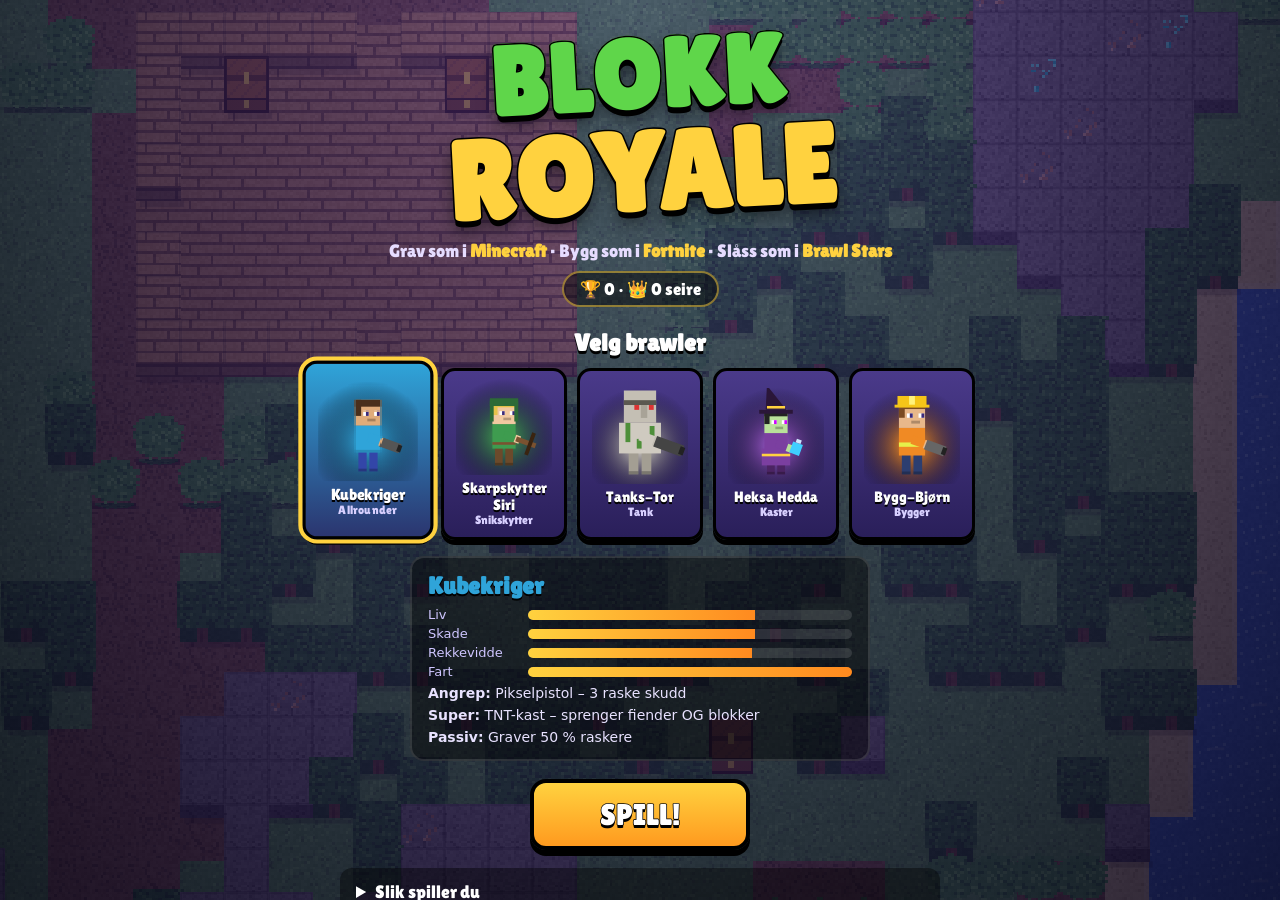
==== index.html @ 97f16bf5 "Add Blokk Royale: Minecraft x Fortnite x Brawl Stars browser game Top-down battle royale in plain HT" ====
<!DOCTYPE html>
<html lang="no">
<head>
  <meta charset="utf-8">
  <meta name="viewport" content="width=device-width, initial-scale=1, maximum-scale=1, user-scalable=no, viewport-fit=cover">
  <meta name="theme-color" content="#1b1236">
  <title>Blokk Royale</title>
  <link rel="preconnect" href="https://fonts.googleapis.com">
  <link rel="preconnect" href="https://fonts.gstatic.com" crossorigin>
  <link href="https://fonts.googleapis.com/css2?family=Lilita+One&display=swap" rel="stylesheet">
  <link rel="stylesheet" href="style.css">
</head>
<body>
  <canvas id="game"></canvas>

  <!-- Hovedmeny -->
  <div id="menu" class="screen">
    <div class="menu-inner">
      <h1 class="logo"><span class="l1">BLOKK</span><span class="l2">ROYALE</span></h1>
      <p class="tagline">Grav som i <b>Minecraft</b> · Bygg som i <b>Fortnite</b> · Slåss som i <b>Brawl Stars</b></p>
      <div id="trophies" class="trophies"></div>
      <h2>Velg brawler</h2>
      <div id="brawlerList" class="brawler-list"></div>
      <div id="brawlerInfo" class="brawler-info"></div>
      <button id="playBtn" class="big-btn">SPILL!</button>
      <details class="howto">
        <summary>Slik spiller du</summary>
        <ul>
          <li>🚌 <b>Hopp ut av Kampbussen</b> der du vil lande.</li>
          <li>⛏️ <b>Grav</b> trær, stein, jern og diamanter for å få materialer.</li>
          <li>🧱 <b>Bygg vegger</b> av tre, stein eller metall for å beskytte deg.</li>
          <li>📦 <b>Knus kister</b> for kraftkuber (+10 % liv og skade), bandasjer, skjolddrikker, TNT og vakttårn.</li>
          <li>🛠️ <b>Craft</b> nye ting av materialene dine – 3 diamanter blir til en kraftkube!</li>
          <li>🌿 <b>Gjem deg i busker</b> – fiender ser deg ikke før de er helt nær.</li>
          <li>⚡ <b>Lad opp SUPER</b> ved å treffe fiender, og slipp løs kraften.</li>
          <li>🌀 <b>Hold deg unna stormen</b> – den krymper hele tiden. Sistemann vinner!</li>
        </ul>
        <p><b>PC:</b> WASD = gå · Mus = sikt · Venstreklikk = skyt/bygg/bruk · Høyreklikk eller F = grav · 1–8 eller musehjul = hotbar · Q = rask vegg · E/mellomrom = super · C = crafting · Esc = pause</p>
        <p><b>Mobil:</b> Venstre tommel = gå · Høyre tommel = sikt og slipp for å skyte (trykk = auto-sikt) · Knappene for super, hakke, vegg og crafting.</p>
      </details>
    </div>
  </div>

  <!-- Crafting -->
  <div id="craftPanel" class="panel hidden">
    <div class="panel-head">
      <span>🛠️ Crafting</span>
      <button id="craftClose" class="x-btn">✕</button>
    </div>
    <div id="craftMats" class="craft-mats"></div>
    <div id="craftList"></div>
  </div>

  <!-- Pause -->
  <div id="pausePanel" class="screen dim hidden">
    <div class="box">
      <h2>Pause</h2>
      <button id="resumeBtn" class="big-btn">Fortsett</button>
      <button id="soundBtn" class="mid-btn">🔊 Lyd: PÅ</button>
      <button id="quitBtn" class="mid-btn">Avslutt til meny</button>
    </div>
  </div>

  <!-- Slutt -->
  <div id="endScreen" class="screen dim hidden">
    <div class="box">
      <h1 id="endTitle"></h1>
      <p id="endSub"></p>
      <div id="endStats" class="end-stats"></div>
      <button id="againBtn" class="big-btn">SPILL IGJEN</button>
      <button id="menuBtn" class="mid-btn">Bytt brawler</button>
    </div>
  </div>

  <!-- Mobilknapper -->
  <div id="touchUI" class="hidden">
    <button id="btnPause" class="tbtn small">II</button>
    <button id="btnCraft" class="tbtn small">🛠️</button>
    <button id="btnWall" class="tbtn">🧱<span>VEGG</span></button>
    <button id="btnMine" class="tbtn">⛏️<span>GRAV</span></button>
    <button id="btnSuper" class="tbtn super">⚡<span>SUPER</span></button>
  </div>

  <script src="js/config.js"></script>
  <script src="js/audio.js"></script>
  <script src="js/textures.js"></script>
  <script src="js/world.js"></script>
  <script src="js/storm.js"></script>
  <script src="js/combat.js"></script>
  <script src="js/ai.js"></script>
  <script src="js/render.js"></script>
  <script src="js/hud.js"></script>
  <script src="js/input.js"></script>
  <script src="js/main.js"></script>
</body>
</html>
---- style.css ----
* { box-sizing: border-box; margin: 0; padding: 0; }

html, body {
  width: 100%; height: 100%;
  overflow: hidden;
  background: #1b1236;
  color: #fff;
  font-family: "Lilita One", "Arial Black", system-ui, sans-serif;
  -webkit-user-select: none; user-select: none;
  -webkit-tap-highlight-color: transparent;
  touch-action: none;
}

#game { position: fixed; inset: 0; display: block; cursor: crosshair; }

.hidden { display: none !important; }

button { font-family: inherit; cursor: pointer; }

/* ---------- Skjermer ---------- */
.screen {
  position: fixed; inset: 0;
  display: flex; align-items: center; justify-content: center;
  z-index: 10;
}
.screen.dim { background: rgba(10, 5, 30, 0.6); }

#menu {
  background: radial-gradient(ellipse at top, rgba(60, 30, 130, 0.55), rgba(10, 5, 30, 0.85));
  overflow-y: auto;
  align-items: flex-start;
  touch-action: pan-y;
}
.menu-inner {
  width: min(760px, 100%);
  margin: 0 auto;
  padding: 24px 16px 40px;
  text-align: center;
}

.logo {
  font-size: clamp(44px, 11vw, 96px);
  line-height: 0.95;
  letter-spacing: 2px;
  display: flex; flex-direction: column; align-items: center;
  transform: rotate(-3deg);
  margin: 6px 0 14px;
}
.logo span {
  -webkit-text-stroke: 3px #000;
  paint-order: stroke fill;
  text-shadow: 0 6px 0 #000, 0 10px 18px rgba(0, 0, 0, 0.5);
}
.logo .l1 { color: #5fd64a; background: linear-gradient(#7cf060, #3f9a32); -webkit-background-clip: text; background-clip: text; }
.logo .l2 { color: #ffd23f; font-size: 1.15em; }

.tagline { font-size: clamp(13px, 3.4vw, 18px); color: #e6dcff; margin-bottom: 10px; }
.tagline b { color: #ffd23f; }

.trophies {
  display: inline-block;
  background: rgba(0, 0, 0, 0.45);
  border: 2px solid rgba(255, 210, 63, 0.5);
  border-radius: 999px;
  padding: 6px 16px;
  margin-bottom: 16px;
  font-size: 17px;
}

h2 { font-size: 24px; margin: 6px 0 12px; text-shadow: 0 3px 0 #000; }

.brawler-list {
  display: flex; gap: 10px; justify-content: center; flex-wrap: wrap;
}
.card {
  width: 126px;
  padding: 8px 6px 10px;
  border-radius: 14px;
  border: 3px solid #000;
  background: linear-gradient(180deg, #4a3a8a, #2a1f5a);
  color: #fff;
  box-shadow: 0 5px 0 #000;
  transition: transform 0.12s;
}
.card:hover { transform: translateY(-3px); }
.card.selected {
  background: linear-gradient(180deg, var(--c), #2a1f5a 120%);
  outline: 4px solid #ffd23f;
  transform: translateY(-4px) scale(1.04);
}
.card canvas { width: 96px; height: 96px; image-rendering: pixelated; display: block; margin: 0 auto 4px; }
.card-name { font-size: 15px; text-shadow: 0 2px 0 #000; }
.card-role { font-size: 12px; color: #d8d0ff; }

.brawler-info {
  margin: 16px auto 18px;
  max-width: 460px;
  background: rgba(0, 0, 0, 0.45);
  border: 2px solid rgba(255, 255, 255, 0.12);
  border-radius: 14px;
  padding: 14px 16px;
  text-align: left;
  font-family: system-ui, sans-serif;
  font-size: 14px;
}
.brawler-info h3 { font-family: "Lilita One", sans-serif; font-size: 24px; text-shadow: 0 2px 0 #000; margin-bottom: 8px; }
.brawler-info p { margin-top: 6px; color: #e8e2ff; }
.stat { display: flex; align-items: center; gap: 10px; margin: 4px 0; }
.stat span { width: 90px; font-size: 13px; color: #cfc6ff; }
.statbar { flex: 1; height: 10px; background: rgba(255, 255, 255, 0.12); border-radius: 6px; overflow: hidden; }
.statbar i { display: block; height: 100%; background: linear-gradient(90deg, #ffd23f, #ff8a1f); }

.big-btn {
  display: block;
  margin: 8px auto;
  min-width: 220px;
  padding: 14px 36px;
  font-size: 30px;
  color: #fff;
  background: linear-gradient(180deg, #ffd23f, #ff9a1f);
  border: 4px solid #000;
  border-radius: 16px;
  box-shadow: 0 6px 0 #000;
  -webkit-text-stroke: 1.5px #000;
  paint-order: stroke fill;
  text-shadow: 0 3px 0 #000;
}
.big-btn:active { transform: translateY(4px); box-shadow: 0 2px 0 #000; }

.mid-btn {
  display: block;
  margin: 10px auto 0;
  min-width: 200px;
  padding: 10px 24px;
  font-size: 18px;
  color: #fff;
  background: linear-gradient(180deg, #5a7bff, #3a4fd0);
  border: 3px solid #000;
  border-radius: 12px;
  box-shadow: 0 4px 0 #000;
  text-shadow: 0 2px 0 #000;
}

.howto {
  margin: 18px auto 0;
  max-width: 600px;
  text-align: left;
  background: rgba(0, 0, 0, 0.4);
  border-radius: 12px;
  padding: 10px 16px;
  font-family: system-ui, sans-serif;
  font-size: 14px;
  line-height: 1.5;
}
.howto summary { font-family: "Lilita One", sans-serif; font-size: 18px; cursor: pointer; }
.howto ul { margin: 8px 0 8px 4px; list-style: none; }
.howto p { margin-top: 6px; color: #d8d0ff; }

/* ---------- Bokser ---------- */
.box {
  background: linear-gradient(180deg, #3a2a7a, #1f1550);
  border: 4px solid #000;
  border-radius: 20px;
  box-shadow: 0 8px 0 #000;
  padding: 24px 22px;
  text-align: center;
  width: min(440px, calc(100% - 32px));
}
.box h1 { font-size: clamp(30px, 8vw, 46px); text-shadow: 0 4px 0 #000; margin-bottom: 6px; }
.box h1.win {
  color: #ffd23f;
  animation: pop 0.6s ease-out;
}
.box p { color: #e6dcff; margin-bottom: 14px; font-family: system-ui, sans-serif; }
@keyframes pop { 0% { transform: scale(0.3); } 70% { transform: scale(1.15); } 100% { transform: scale(1); } }

.end-stats { display: grid; grid-template-columns: 1fr 1fr; gap: 8px; margin-bottom: 14px; }
.end-stats div { background: rgba(0, 0, 0, 0.35); border-radius: 10px; padding: 8px; }
.end-stats b { display: block; font-size: 24px; }
.end-stats span { font-size: 12px; color: #cfc6ff; font-family: system-ui, sans-serif; }
.plus { color: #6dff7a; }
.minus { color: #ff7a7a; }

/* ---------- Crafting ---------- */
.panel {
  position: fixed;
  left: 50%; top: 50%;
  transform: translate(-50%, -50%);
  width: min(400px, calc(100% - 24px));
  max-height: calc(100% - 24px);
  overflow-y: auto;
  z-index: 12;
  background: #c6c6c6;
  color: #333;
  border: 4px solid #000;
  border-radius: 6px;
  box-shadow: inset -4px -4px 0 #555, inset 4px 4px 0 #fff, 0 8px 0 rgba(0, 0, 0, 0.5);
  padding: 12px;
  touch-action: pan-y;
}
.panel-head { display: flex; justify-content: space-between; align-items: center; font-size: 22px; margin-bottom: 6px; }
.x-btn { background: #8b8b8b; color: #fff; border: 3px solid #000; border-radius: 6px; width: 34px; height: 34px; font-size: 16px; }
.craft-mats { font-family: system-ui, sans-serif; font-size: 13px; margin-bottom: 8px; }
.recipe {
  display: flex; align-items: center; gap: 10px;
  background: #8b8b8b;
  border: 2px solid #373737;
  box-shadow: inset 2px 2px 0 #aaa;
  padding: 6px;
  margin-bottom: 6px;
  color: #fff;
}
.recipe canvas { width: 40px; height: 40px; image-rendering: pixelated; background: #6b6b6b; border: 2px solid #373737; }
.recipe-info { flex: 1; font-family: system-ui, sans-serif; font-size: 13px; text-shadow: 1px 1px 0 #333; }
.recipe-info b { font-family: "Lilita One", sans-serif; font-size: 16px; font-weight: normal; }
.recipe .ok { color: #b6ffb0; }
.recipe .no { color: #ffb0b0; }
.recipe button {
  padding: 8px 12px; font-size: 16px; color: #fff;
  background: linear-gradient(180deg, #5fd64a, #3f9a32);
  border: 3px solid #000; border-radius: 8px;
}
.recipe button:disabled { background: #666; color: #aaa; cursor: not-allowed; }
.recipe.disabled { opacity: 0.75; }

/* ---------- Mobilknapper ---------- */
#touchUI { position: fixed; inset: 0; pointer-events: none; z-index: 5; }
.tbtn {
  position: absolute;
  pointer-events: auto;
  width: 64px; height: 64px;
  border-radius: 50%;
  border: 3px solid rgba(0, 0, 0, 0.8);
  background: rgba(0, 0, 0, 0.45);
  color: #fff;
  font-size: 22px;
  display: flex; flex-direction: column; align-items: center; justify-content: center;
  line-height: 1;
  touch-action: none;
}
.tbtn span { font-size: 10px; margin-top: 2px; }
.tbtn.small { width: 44px; height: 44px; font-size: 16px; }
#btnPause { top: calc(env(safe-area-inset-top, 0px) + 78px); left: 12px; }
#btnCraft { top: calc(env(safe-area-inset-top, 0px) + 78px); left: 62px; }
#btnSuper { right: 18px; bottom: 130px; width: 78px; height: 78px; font-size: 26px; }
#btnSuper.ready { box-shadow: 0 0 18px #ffd23f; border-color: #ffd23f; }
#btnMine { right: 104px; bottom: 120px; }
#btnWall { right: 40px; bottom: 216px; }
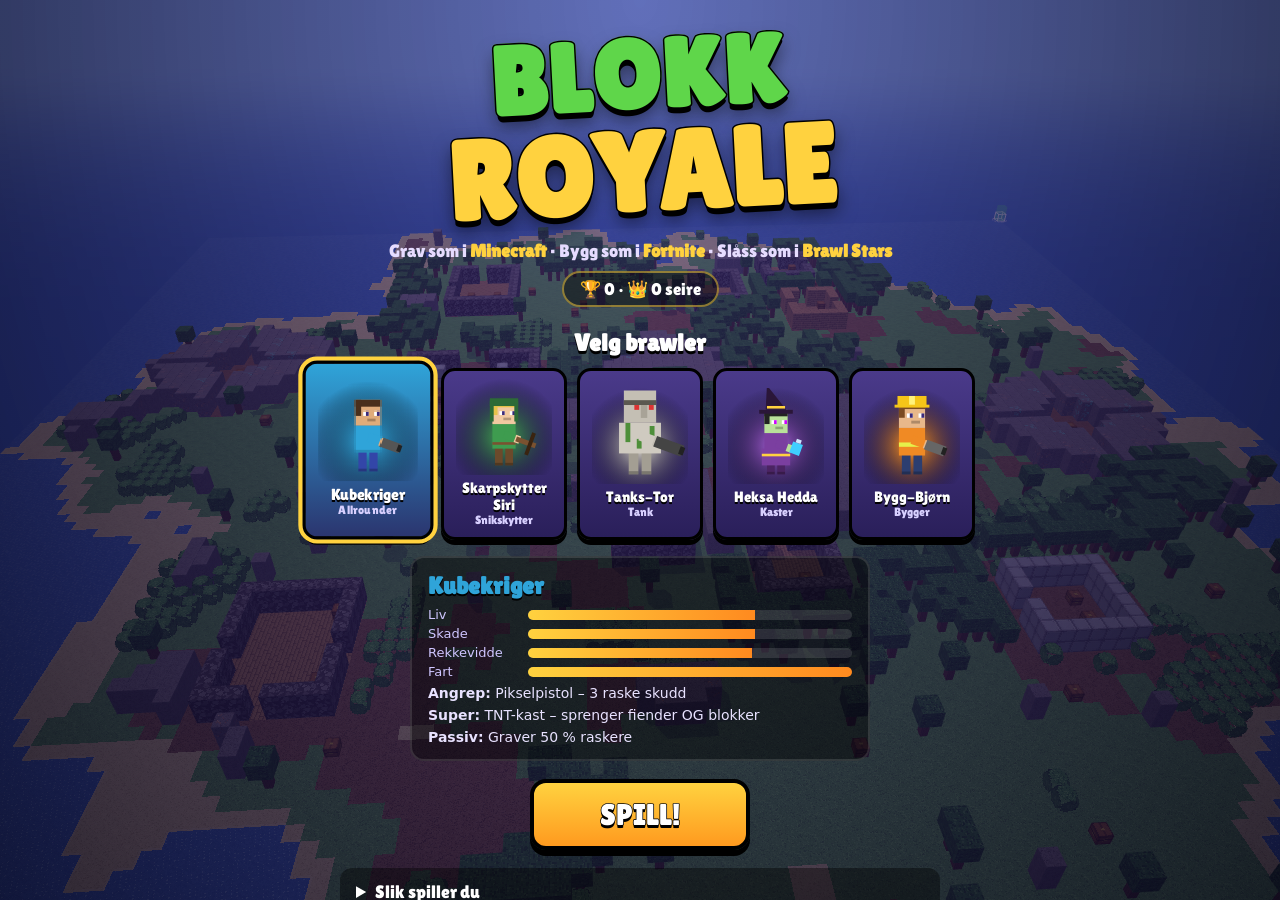
==== commit efe52d26: "Render Blokk Royale in 3D with Three.js Replace the 2D canvas renderer with a WebGL scene while keep" ====
--- a/index.html
+++ b/index.html
@@ -11,6 +11,7 @@
   <link rel="stylesheet" href="style.css">
 </head>
 <body>
+  <canvas id="game3d"></canvas>
   <canvas id="game"></canvas>
 
   <!-- Hovedmeny -->
@@ -35,7 +36,7 @@
           <li>⚡ <b>Lad opp SUPER</b> ved å treffe fiender, og slipp løs kraften.</li>
           <li>🌀 <b>Hold deg unna stormen</b> – den krymper hele tiden. Sistemann vinner!</li>
         </ul>
-        <p><b>PC:</b> WASD = gå · Mus = sikt · Venstreklikk = skyt/bygg/bruk · Høyreklikk eller F = grav · 1–8 eller musehjul = hotbar · Q = rask vegg · E/mellomrom = super · C = crafting · Esc = pause</p>
+        <p><b>PC:</b> WASD = gå · Mus = se rundt og sikt · Venstreklikk = skyt/bygg/bruk · Høyreklikk eller F = grav · 1–8 eller musehjul = hotbar · Q = rask vegg · E/mellomrom = super · C = crafting · V = bytt kamera (bak skulderen / ovenfra) · Esc = pause</p>
         <p><b>Mobil:</b> Venstre tommel = gå · Høyre tommel = sikt og slipp for å skyte (trykk = auto-sikt) · Knappene for super, hakke, vegg og crafting.</p>
       </details>
     </div>
@@ -81,6 +82,7 @@
     <button id="btnSuper" class="tbtn super">⚡<span>SUPER</span></button>
   </div>
 
+  <script src="vendor/three.min.js"></script>
   <script src="js/config.js"></script>
   <script src="js/audio.js"></script>
   <script src="js/textures.js"></script>
@@ -88,7 +90,8 @@
   <script src="js/storm.js"></script>
   <script src="js/combat.js"></script>
   <script src="js/ai.js"></script>
-  <script src="js/render.js"></script>
+  <script src="js/draw2d.js"></script>
+  <script src="js/render3d.js"></script>
   <script src="js/hud.js"></script>
   <script src="js/input.js"></script>
   <script src="js/main.js"></script>
--- a/style.css
+++ b/style.css
@@ -11,7 +11,8 @@
   touch-action: none;
 }
 
-#game { position: fixed; inset: 0; display: block; cursor: crosshair; }
+#game3d { position: fixed; inset: 0; display: block; width: 100%; height: 100%; }
+#game { position: fixed; inset: 0; display: block; cursor: crosshair; background: transparent; }
 
 .hidden { display: none !important; }
 
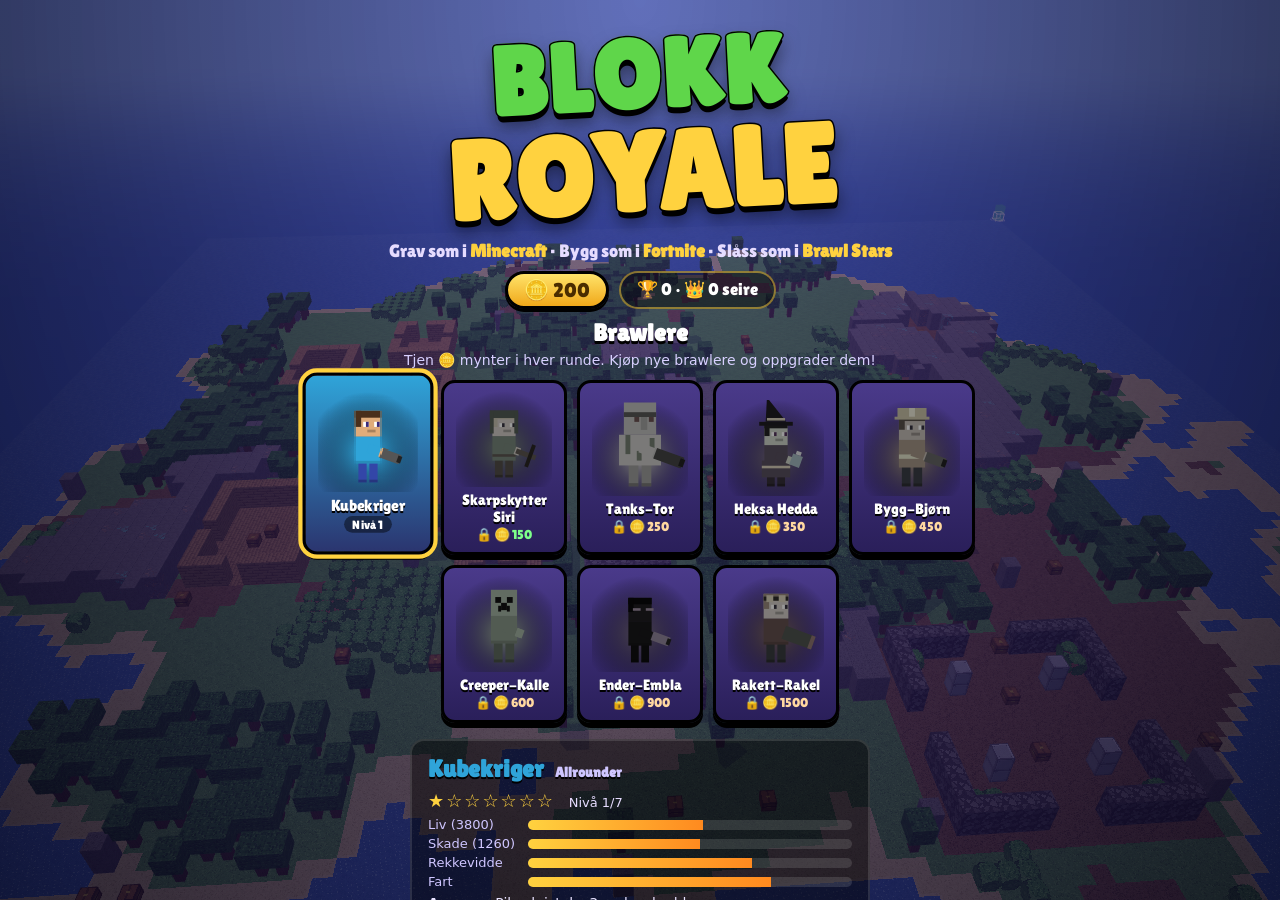
==== commit d58271ff: "Add coins, brawler shop, upgrades and five camera angles - Coins earned per match (placement + elimi" ====
--- a/index.html
+++ b/index.html
@@ -19,11 +19,18 @@
     <div class="menu-inner">
       <h1 class="logo"><span class="l1">BLOKK</span><span class="l2">ROYALE</span></h1>
       <p class="tagline">Grav som i <b>Minecraft</b> · Bygg som i <b>Fortnite</b> · Slåss som i <b>Brawl Stars</b></p>
-      <div id="trophies" class="trophies"></div>
-      <h2>Velg brawler</h2>
+      <div class="topbar">
+        <div id="coins" class="coins"></div>
+        <div id="trophies" class="trophies"></div>
+      </div>
+      <h2>Brawlere</h2>
+      <p class="sub">Tjen 🪙 mynter i hver runde. Kjøp nye brawlere og oppgrader dem!</p>
       <div id="brawlerList" class="brawler-list"></div>
       <div id="brawlerInfo" class="brawler-info"></div>
+      <div id="brawlerAction" class="brawler-action"></div>
       <button id="playBtn" class="big-btn">SPILL!</button>
+      <h2>Kameravinkel</h2>
+      <div id="camPicker" class="cam-picker"></div>
       <details class="howto">
         <summary>Slik spiller du</summary>
         <ul>
@@ -35,9 +42,10 @@
           <li>🌿 <b>Gjem deg i busker</b> – fiender ser deg ikke før de er helt nær.</li>
           <li>⚡ <b>Lad opp SUPER</b> ved å treffe fiender, og slipp løs kraften.</li>
           <li>🌀 <b>Hold deg unna stormen</b> – den krymper hele tiden. Sistemann vinner!</li>
+          <li>🪙 <b>Tjen mynter</b> for plassering og elimineringer. Kjøp brawlere og oppgrader dem til nivå 7.</li>
         </ul>
-        <p><b>PC:</b> WASD = gå · Mus = se rundt og sikt · Venstreklikk = skyt/bygg/bruk · Høyreklikk eller F = grav · 1–8 eller musehjul = hotbar · Q = rask vegg · E/mellomrom = super · C = crafting · V = bytt kamera (bak skulderen / ovenfra) · Esc = pause</p>
-        <p><b>Mobil:</b> Venstre tommel = gå · Høyre tommel = sikt og slipp for å skyte (trykk = auto-sikt) · Knappene for super, hakke, vegg og crafting.</p>
+        <p><b>PC:</b> WASD = gå · Mus = se rundt og sikt · Venstreklikk = skyt/bygg/bruk · Høyreklikk eller F = grav · 1–8 eller musehjul = hotbar · Q = rask vegg · E/mellomrom = super · C = crafting · V = bytt kameravinkel · Esc = pause</p>
+        <p><b>Mobil:</b> Venstre tommel = gå. I Brawl-kameraene: høyre tommel = sikt og slipp for å skyte (trykk = auto-sikt). I Fortnite-kameraene: høyre tommel = se deg rundt, og SKYT-knappen skyter. 🎥-knappen bytter kamera.</p>
       </details>
     </div>
   </div>
@@ -57,6 +65,7 @@
     <div class="box">
       <h2>Pause</h2>
       <button id="resumeBtn" class="big-btn">Fortsett</button>
+      <button id="pauseCamBtn" class="mid-btn">🎥 Kamera</button>
       <button id="soundBtn" class="mid-btn">🔊 Lyd: PÅ</button>
       <button id="quitBtn" class="mid-btn">Avslutt til meny</button>
     </div>
@@ -68,8 +77,9 @@
       <h1 id="endTitle"></h1>
       <p id="endSub"></p>
       <div id="endStats" class="end-stats"></div>
+      <p id="endHint" class="end-hint"></p>
       <button id="againBtn" class="big-btn">SPILL IGJEN</button>
-      <button id="menuBtn" class="mid-btn">Bytt brawler</button>
+      <button id="menuBtn" class="mid-btn">🛒 Brawlere og butikk</button>
     </div>
   </div>
 
@@ -77,6 +87,8 @@
   <div id="touchUI" class="hidden">
     <button id="btnPause" class="tbtn small">II</button>
     <button id="btnCraft" class="tbtn small">🛠️</button>
+    <button id="btnCam" class="tbtn small">🎥</button>
+    <button id="btnFire" class="tbtn fire hidden">🔫<span>SKYT</span></button>
     <button id="btnWall" class="tbtn">🧱<span>VEGG</span></button>
     <button id="btnMine" class="tbtn">⛏️<span>GRAV</span></button>
     <button id="btnSuper" class="tbtn super">⚡<span>SUPER</span></button>
@@ -88,6 +100,7 @@
   <script src="js/textures.js"></script>
   <script src="js/world.js"></script>
   <script src="js/storm.js"></script>
+  <script src="js/progress.js"></script>
   <script src="js/combat.js"></script>
   <script src="js/ai.js"></script>
   <script src="js/draw2d.js"></script>
--- a/style.css
+++ b/style.css
@@ -247,3 +247,69 @@
 #btnSuper.ready { box-shadow: 0 0 18px #ffd23f; border-color: #ffd23f; }
 #btnMine { right: 104px; bottom: 120px; }
 #btnWall { right: 40px; bottom: 216px; }
+
+/* ---------- Butikk og nivåer ---------- */
+.topbar { display: flex; gap: 10px; justify-content: center; flex-wrap: wrap; margin-bottom: 10px; }
+.topbar .trophies { margin-bottom: 0; }
+.coins {
+  display: inline-block;
+  background: linear-gradient(180deg, #ffe36a, #f0a81a);
+  color: #4a2c00;
+  border: 3px solid #000;
+  border-radius: 999px;
+  padding: 4px 16px;
+  font-size: 20px;
+  box-shadow: 0 3px 0 #000;
+}
+.sub { color: #d8d0ff; font-family: system-ui, sans-serif; font-size: 14px; margin: -6px 0 12px; }
+.card { position: relative; }
+.card.locked canvas { filter: grayscale(0.85) brightness(0.6); }
+.card-level { font-size: 12px; color: #fff; background: rgba(0, 0, 0, 0.45); border-radius: 8px; padding: 1px 8px; display: inline-block; margin-top: 2px; }
+.card-price { font-size: 13px; color: #ffd8a0; margin-top: 2px; }
+.card-price.can { color: #7dff8a; }
+.brawler-info h3 small { font-size: 14px; color: #cfc6ff; margin-left: 6px; }
+.lvl-stars { color: #ffd23f; font-size: 18px; letter-spacing: 2px; margin-bottom: 6px; }
+.lvl-stars span { color: #e6dcff; font-size: 13px; letter-spacing: 0; margin-left: 6px; font-family: system-ui, sans-serif; }
+.brawler-action { margin: -6px auto 8px; }
+.buy-btn, .up-btn {
+  display: block;
+  margin: 0 auto;
+  min-width: 260px;
+  padding: 10px 22px;
+  font-size: 20px;
+  color: #fff;
+  border: 3px solid #000;
+  border-radius: 14px;
+  box-shadow: 0 5px 0 #000;
+  text-shadow: 0 2px 0 #000;
+}
+.buy-btn { background: linear-gradient(180deg, #4cd964, #2a9d3f); }
+.up-btn { background: linear-gradient(180deg, #b06bff, #7a3fd0); }
+.up-btn small { display: block; font-size: 12px; font-family: system-ui, sans-serif; text-shadow: none; opacity: 0.9; }
+.buy-btn:disabled, .up-btn:disabled { background: #5a5470; color: #c8c2dc; cursor: not-allowed; }
+.buy-btn:not(:disabled):active, .up-btn:not(:disabled):active { transform: translateY(3px); box-shadow: 0 2px 0 #000; }
+.need { margin-top: 8px; color: #ffcf9a; font-family: system-ui, sans-serif; font-size: 13px; }
+.big-btn:disabled { background: #5a5470; cursor: not-allowed; }
+.end-hint { margin: 0 0 12px; color: #ffe36a !important; }
+.coin { color: #ffd23f; }
+
+/* ---------- Kameravalg ---------- */
+.cam-picker { display: flex; gap: 8px; justify-content: center; flex-wrap: wrap; margin-bottom: 8px; }
+.cam-btn {
+  width: 132px;
+  padding: 8px 6px;
+  border-radius: 12px;
+  border: 3px solid #000;
+  background: linear-gradient(180deg, #4a3a8a, #2a1f5a);
+  color: #fff;
+  box-shadow: 0 4px 0 #000;
+  display: flex; flex-direction: column; align-items: center; gap: 2px;
+}
+.cam-btn span { font-size: 22px; }
+.cam-btn b { font-weight: normal; font-size: 15px; }
+.cam-btn small { font-size: 11px; color: #cfc6ff; font-family: system-ui, sans-serif; }
+.cam-btn.selected { outline: 4px solid #ffd23f; background: linear-gradient(180deg, #6a52c8, #3a2a7a); }
+
+/* ---------- Mobil: kamera og skyt ---------- */
+#btnCam { top: calc(env(safe-area-inset-top, 0px) + 78px); left: 112px; }
+#btnFire { right: 118px; bottom: 210px; width: 78px; height: 78px; font-size: 24px; background: rgba(200, 40, 40, 0.55); }
